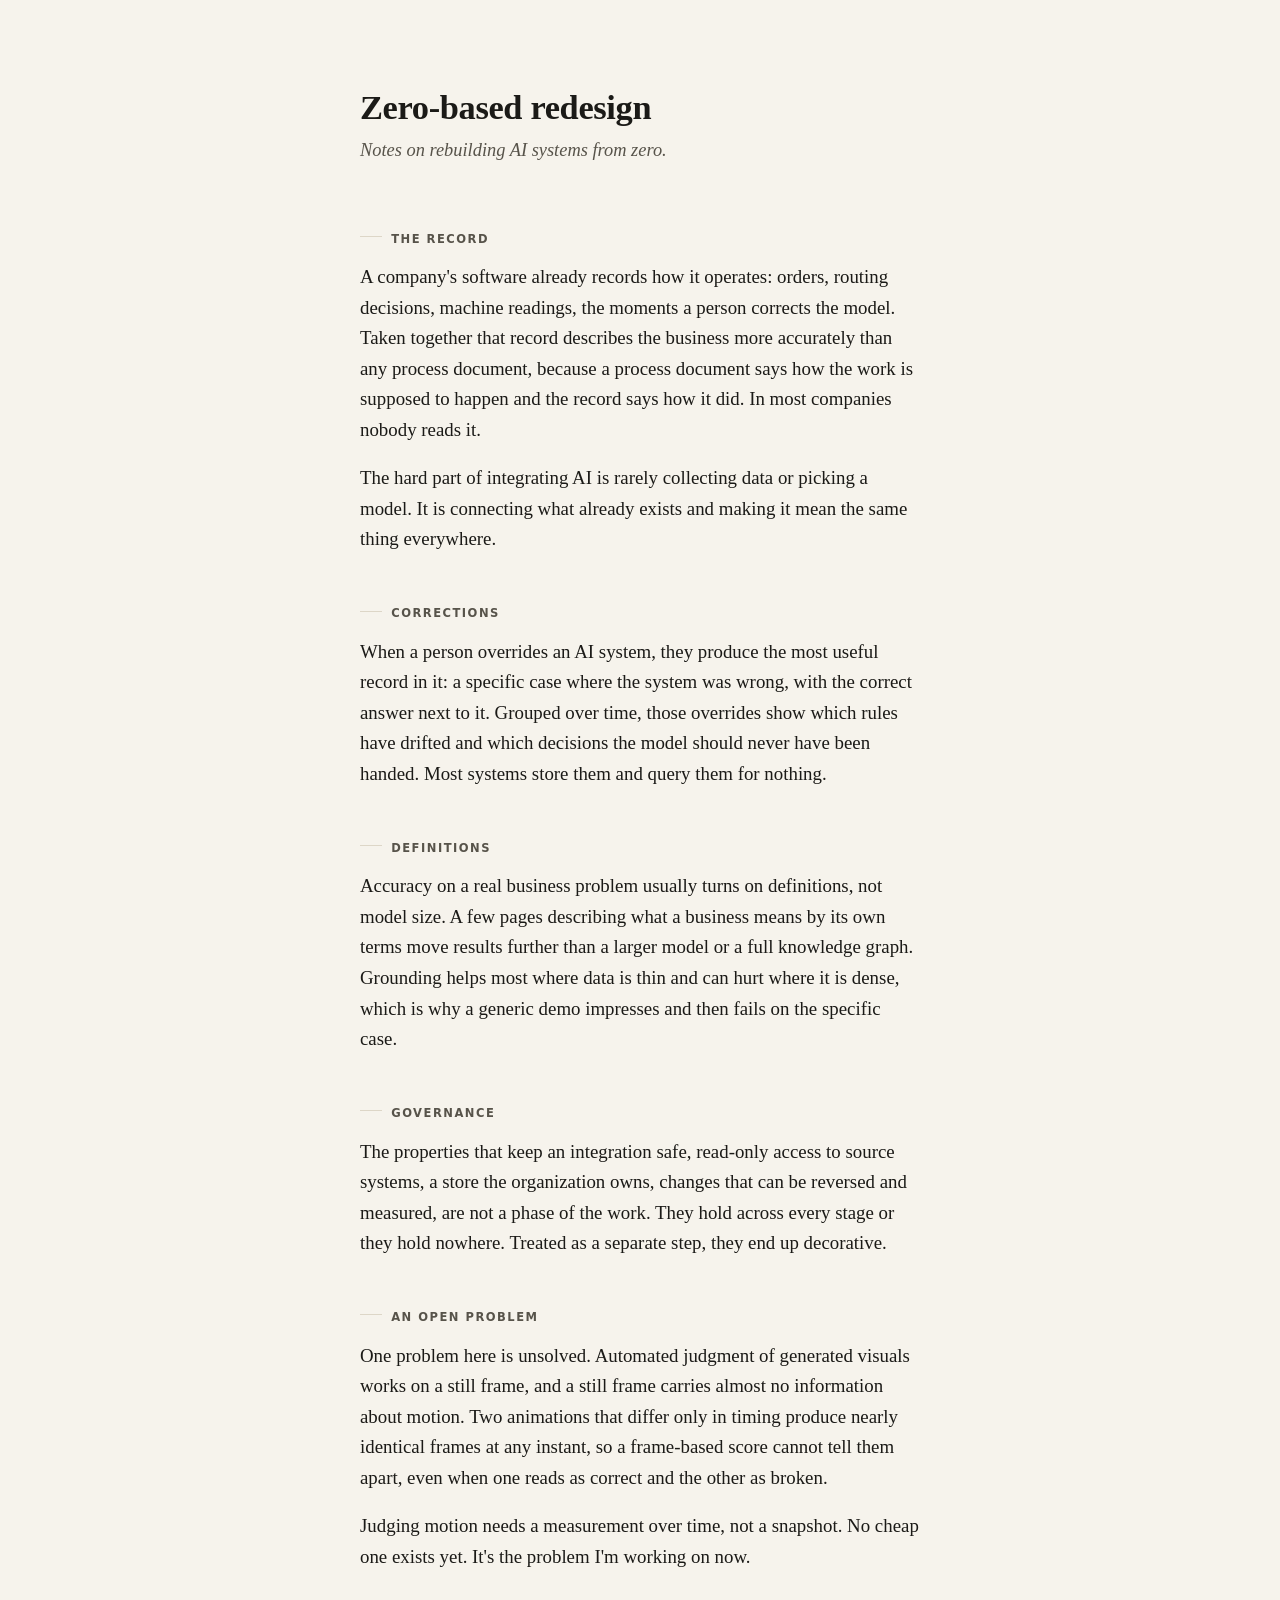
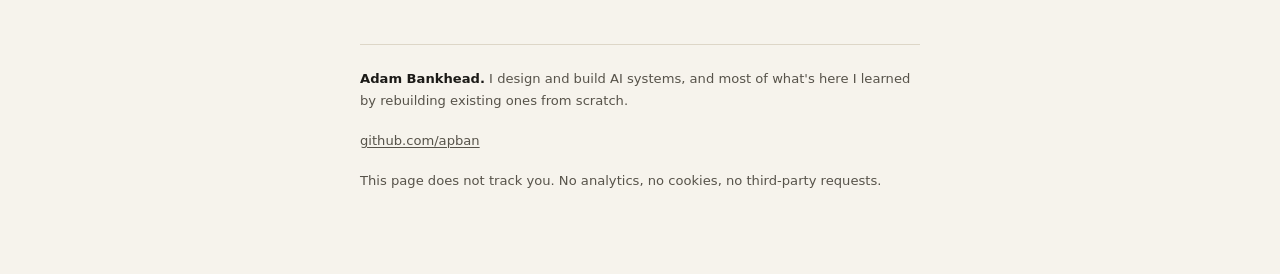
==== index.html @ 445379f9 "Thesis site: zero-based redesign, single static artifact" ====
<!doctype html>
<html lang="en">
<head>
<meta charset="utf-8">
<meta name="viewport" content="width=device-width, initial-scale=1">
<title>Zero-based redesign — notes on rebuilding AI systems</title>
<meta name="description" content="Notes on rebuilding AI systems from zero: reading the operational record, corrections as signal, definitions over model size, and an unsolved problem in judging motion.">
<meta name="author" content="Adam Bankhead">
<meta property="og:title" content="Zero-based redesign">
<meta property="og:description" content="Notes on rebuilding AI systems from zero.">
<meta property="og:type" content="article">
<style>
  :root {
    --ink: #1b1a17;
    --ink-soft: #57534a;
    --bg: #f6f3ec;
    --rule: #ddd6c7;
    --accent: #7a4a2b;
    --measure: 38rem;
  }
  @media (prefers-color-scheme: dark) {
    :root {
      --ink: #e8e3d8;
      --ink-soft: #a49d8d;
      --bg: #15140f;
      --rule: #322f27;
      --accent: #cf9a6a;
    }
  }
  * { box-sizing: border-box; }
  html { -webkit-text-size-adjust: 100%; }
  body {
    margin: 0;
    background: var(--bg);
    color: var(--ink);
    font: 1.18rem/1.62 "Iowan Old Style", "Palatino Linotype", Palatino, Georgia, serif;
    text-rendering: optimizeLegibility;
    -webkit-font-smoothing: antialiased;
  }
  .wrap {
    max-width: var(--measure);
    margin: 0 auto;
    padding: 5.5rem 1.5rem 4rem;
  }
  header { margin-bottom: 4rem; }
  h1 {
    font-size: 2.15rem;
    line-height: 1.12;
    font-weight: 600;
    letter-spacing: -0.01em;
    margin: 0 0 0.6rem;
  }
  .standfirst {
    color: var(--ink-soft);
    font-style: italic;
    font-size: 1.15rem;
    margin: 0;
  }
  section { margin: 0 0 3.1rem; }
  h2 {
    font-family: ui-sans-serif, system-ui, -apple-system, "Segoe UI", sans-serif;
    font-size: 0.72rem;
    font-weight: 600;
    letter-spacing: 0.13em;
    text-transform: uppercase;
    color: var(--ink-soft);
    margin: 0 0 0.85rem;
  }
  h2 a {
    color: inherit;
    text-decoration: none;
    border: 0;
  }
  h2 a::before {
    content: "";
    display: inline-block;
    width: 1.4rem;
    height: 0.5em;
    margin-right: 0.55rem;
    border-top: 1px solid var(--rule);
    vertical-align: middle;
  }
  p { margin: 0 0 1.1rem; }
  section p:last-child { margin-bottom: 0; }
  a {
    color: var(--accent);
    text-underline-offset: 2px;
  }
  footer {
    margin-top: 4.5rem;
    padding-top: 1.4rem;
    border-top: 1px solid var(--rule);
    font-family: ui-sans-serif, system-ui, -apple-system, "Segoe UI", sans-serif;
    font-size: 0.82rem;
    line-height: 1.7;
    color: var(--ink-soft);
  }
  footer a { color: var(--ink-soft); }
  footer .who { color: var(--ink); font-weight: 600; }
  .fade { opacity: 0; transform: translateY(0.5rem); animation: rise 0.7s ease forwards; }
  section.fade { animation-delay: 0.05s; }
  @keyframes rise { to { opacity: 1; transform: none; } }
  @media (prefers-reduced-motion: reduce) {
    .fade { opacity: 1; transform: none; animation: none; }
  }
</style>
</head>
<body>
<main class="wrap">
  <header class="fade">
    <h1>Zero-based redesign</h1>
    <p class="standfirst">Notes on rebuilding AI systems from zero.</p>
  </header>

  <section id="the-record" class="fade">
    <h2><a href="#the-record">The record</a></h2>
    <p>A company's software already records how it operates: orders, routing decisions, machine readings, the moments a person corrects the model. Taken together that record describes the business more accurately than any process document, because a process document says how the work is supposed to happen and the record says how it did. In most companies nobody reads it.</p>
    <p>The hard part of integrating AI is rarely collecting data or picking a model. It is connecting what already exists and making it mean the same thing everywhere.</p>
  </section>

  <section id="corrections" class="fade">
    <h2><a href="#corrections">Corrections</a></h2>
    <p>When a person overrides an AI system, they produce the most useful record in it: a specific case where the system was wrong, with the correct answer next to it. Grouped over time, those overrides show which rules have drifted and which decisions the model should never have been handed. Most systems store them and query them for nothing.</p>
  </section>

  <section id="definitions" class="fade">
    <h2><a href="#definitions">Definitions</a></h2>
    <p>Accuracy on a real business problem usually turns on definitions, not model size. A few pages describing what a business means by its own terms move results further than a larger model or a full knowledge graph. Grounding helps most where data is thin and can hurt where it is dense, which is why a generic demo impresses and then fails on the specific case.</p>
  </section>

  <section id="governance" class="fade">
    <h2><a href="#governance">Governance</a></h2>
    <p>The properties that keep an integration safe, read-only access to source systems, a store the organization owns, changes that can be reversed and measured, are not a phase of the work. They hold across every stage or they hold nowhere. Treated as a separate step, they end up decorative.</p>
  </section>

  <section id="an-open-problem" class="fade">
    <h2><a href="#an-open-problem">An open problem</a></h2>
    <p>One problem here is unsolved. Automated judgment of generated visuals works on a still frame, and a still frame carries almost no information about motion. Two animations that differ only in timing produce nearly identical frames at any instant, so a frame-based score cannot tell them apart, even when one reads as correct and the other as broken.</p>
    <p>Judging motion needs a measurement over time, not a snapshot. No cheap one exists yet. It's the problem I'm working on now.</p>
  </section>

  <footer class="fade">
    <p><span class="who">Adam Bankhead.</span> I design and build AI systems, and most of what's here I learned by rebuilding existing ones from scratch.</p>
    <p><a href="https://github.com/apban">github.com/apban</a></p>
    <p>This page does not track you. No analytics, no cookies, no third-party requests.</p>
  </footer>
</main>
</body>
</html>
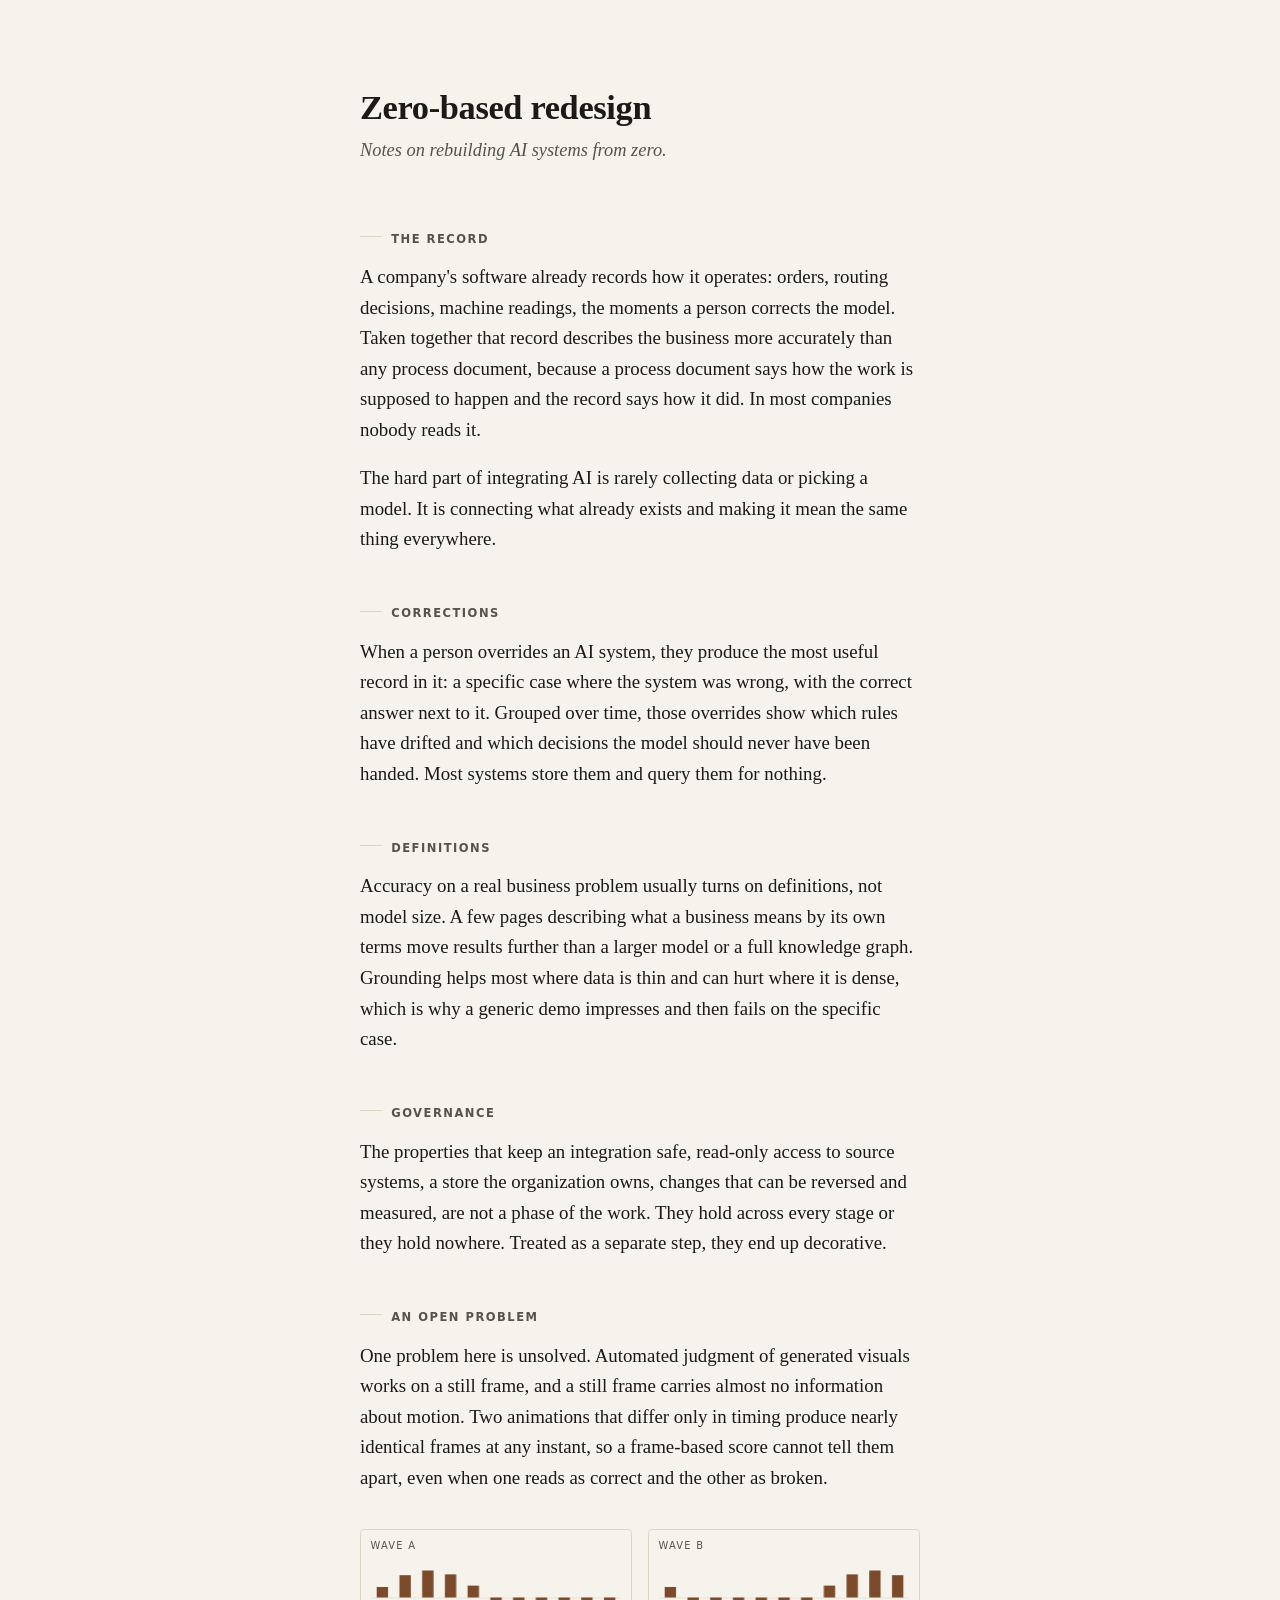
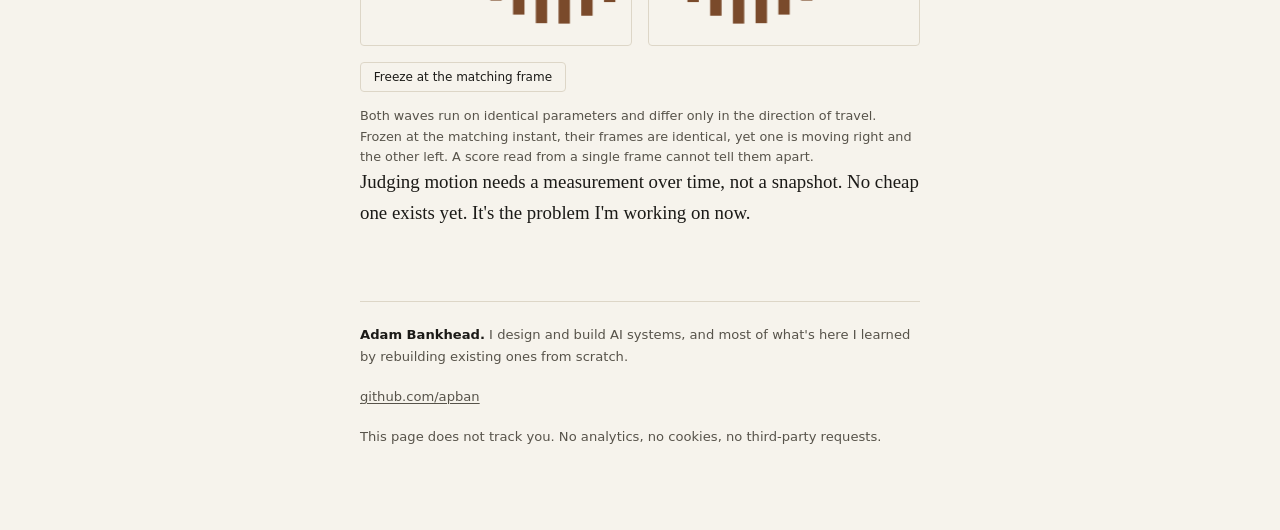
==== commit de85106f: "Add motion figure to the open-problem section" ====
--- a/index.html
+++ b/index.html
@@ -103,6 +103,16 @@
   @media (prefers-reduced-motion: reduce) {
     .fade { opacity: 1; transform: none; animation: none; }
   }
+  .motion-fig { margin: 2.2rem 0 0; }
+  .motion-fig .tracks { display: grid; gap: 1rem; }
+  @media (min-width: 34rem) { .motion-fig .tracks { grid-template-columns: 1fr 1fr; } }
+  .motion-fig .track { border: 1px solid var(--rule); border-radius: 4px; padding: 0.5rem 0.6rem 0.6rem; }
+  .motion-fig .tlabel { display: block; font-family: ui-sans-serif, system-ui, -apple-system, sans-serif; font-size: 0.62rem; letter-spacing: 0.12em; text-transform: uppercase; color: var(--ink-soft); margin-bottom: 0.4rem; }
+  .motion-fig canvas { display: block; width: 100%; height: auto; }
+  .fig-controls { margin: 0.9rem 0 0; }
+  #freezeBtn { font-family: ui-sans-serif, system-ui, -apple-system, sans-serif; font-size: 0.75rem; color: var(--ink); background: transparent; border: 1px solid var(--rule); border-radius: 4px; padding: 0.42rem 0.8rem; cursor: pointer; }
+  #freezeBtn:hover { border-color: var(--accent); color: var(--accent); }
+  .motion-fig figcaption { font-family: ui-sans-serif, system-ui, -apple-system, sans-serif; font-size: 0.8rem; line-height: 1.6; color: var(--ink-soft); margin-top: 0.9rem; }
 </style>
 </head>
 <body>
@@ -136,6 +146,16 @@
   <section id="an-open-problem" class="fade">
     <h2><a href="#an-open-problem">An open problem</a></h2>
     <p>One problem here is unsolved. Automated judgment of generated visuals works on a still frame, and a still frame carries almost no information about motion. Two animations that differ only in timing produce nearly identical frames at any instant, so a frame-based score cannot tell them apart, even when one reads as correct and the other as broken.</p>
+
+    <figure class="motion-fig" aria-label="Two waves that share an identical frozen frame while moving in opposite directions">
+      <div class="tracks">
+        <div class="track"><span class="tlabel">Wave A</span><canvas class="wave" data-dir="1"></canvas></div>
+        <div class="track"><span class="tlabel">Wave B</span><canvas class="wave" data-dir="-1"></canvas></div>
+      </div>
+      <div class="fig-controls"><button type="button" id="freezeBtn" aria-pressed="false">Freeze at the matching frame</button></div>
+      <figcaption>Both waves run on identical parameters and differ only in the direction of travel. Frozen at the matching instant, their frames are identical, yet one is moving right and the other left. A score read from a single frame cannot tell them apart.</figcaption>
+    </figure>
+
     <p>Judging motion needs a measurement over time, not a snapshot. No cheap one exists yet. It's the problem I'm working on now.</p>
   </section>
 
@@ -145,5 +165,53 @@
     <p>This page does not track you. No analytics, no cookies, no third-party requests.</p>
   </footer>
 </main>
+<script>
+(() => {
+  const canvases = [...document.querySelectorAll('.wave')];
+  if (!canvases.length) return;
+  const P = { bars: 11, periodMs: 3200, tMatch: 0.25 };
+  const reduce = matchMedia('(prefers-reduced-motion: reduce)');
+  let colors = readColors();
+  function readColors() {
+    const s = getComputedStyle(document.body);
+    return { bar: s.getPropertyValue('--accent').trim() || '#7a4a2b', rule: s.getPropertyValue('--rule').trim() || '#ccc' };
+  }
+  matchMedia('(prefers-color-scheme: dark)').addEventListener('change', () => { colors = readColors(); paint(); });
+  function size(c) {
+    const dpr = Math.min(window.devicePixelRatio || 1, 2);
+    const w = c.clientWidth || 380, h = Math.round(w * 0.3);
+    c.width = w * dpr; c.height = h * dpr; c.__w = w; c.__h = h;
+    c.getContext('2d').setTransform(dpr, 0, 0, dpr, 0, 0);
+  }
+  function draw(c, t) {
+    const ctx = c.getContext('2d'), w = c.__w, h = c.__h, N = P.bars, dir = +c.dataset.dir;
+    ctx.clearRect(0, 0, w, h);
+    const gap = w / N, bw = gap * 0.5, mid = h / 2, amp = h * 0.36;
+    ctx.strokeStyle = colors.rule; ctx.globalAlpha = 0.5;
+    ctx.beginPath(); ctx.moveTo(0, mid + 0.5); ctx.lineTo(w, mid + 0.5); ctx.stroke();
+    ctx.globalAlpha = 1; ctx.fillStyle = colors.bar;
+    for (let i = 0; i < N; i++) {
+      const v = Math.sin(2 * Math.PI * (t - dir * i / N));
+      const bh = Math.max(2, Math.abs(v) * amp);
+      ctx.fillRect(i * gap + (gap - bw) / 2, v >= 0 ? mid - bh : mid, bw, bh);
+    }
+  }
+  let frozen = reduce.matches, start = performance.now();
+  const now = () => frozen ? P.tMatch : ((performance.now() - start) % P.periodMs) / P.periodMs;
+  function paint() { const t = now(); for (const c of canvases) draw(c, t); }
+  function loop() { if (frozen) return; paint(); requestAnimationFrame(loop); }
+  function resizeAll() { canvases.forEach(size); paint(); }
+  window.addEventListener('resize', resizeAll);
+  resizeAll();
+  const btn = document.getElementById('freezeBtn');
+  function label() { btn.textContent = frozen ? 'Play' : 'Freeze at the matching frame'; btn.setAttribute('aria-pressed', String(frozen)); }
+  btn.addEventListener('click', () => {
+    frozen = !frozen; label();
+    if (frozen) paint(); else { start = performance.now(); requestAnimationFrame(loop); }
+  });
+  label();
+  if (!frozen) requestAnimationFrame(loop);
+})();
+</script>
 </body>
 </html>
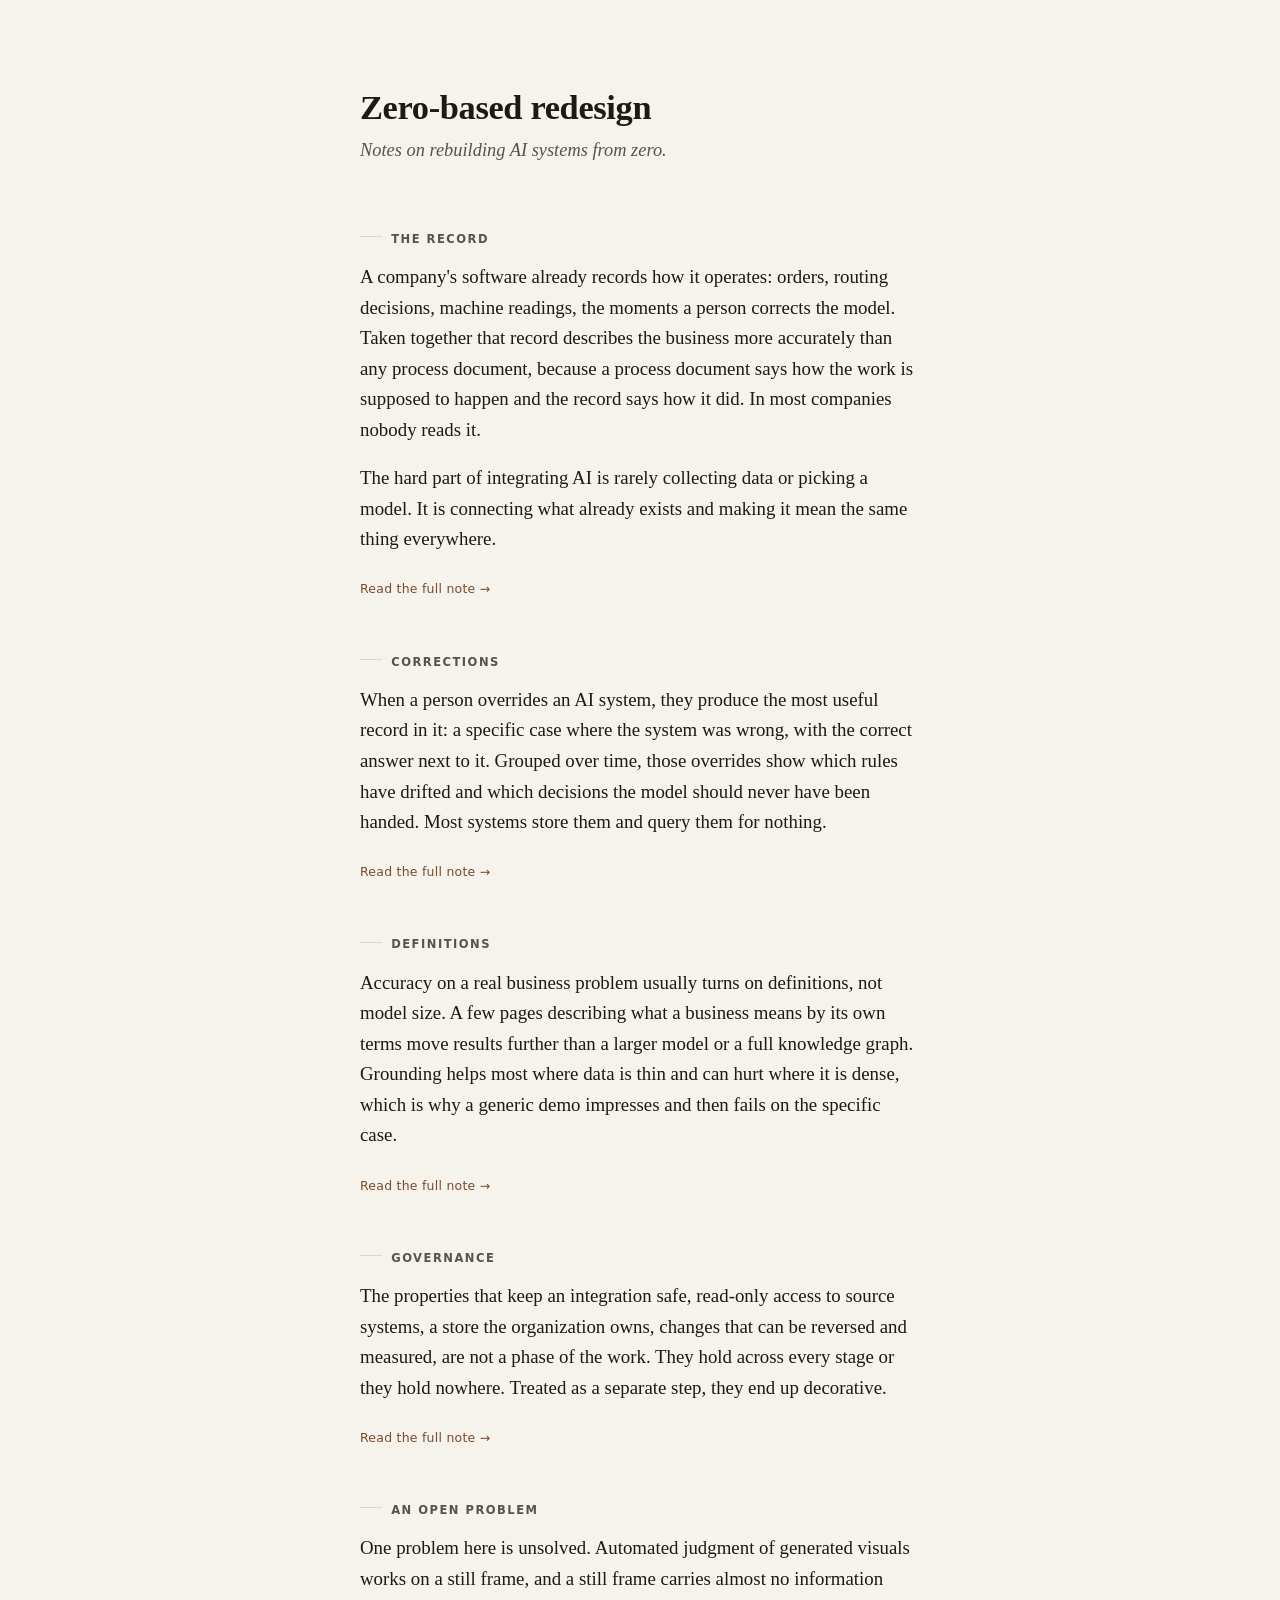
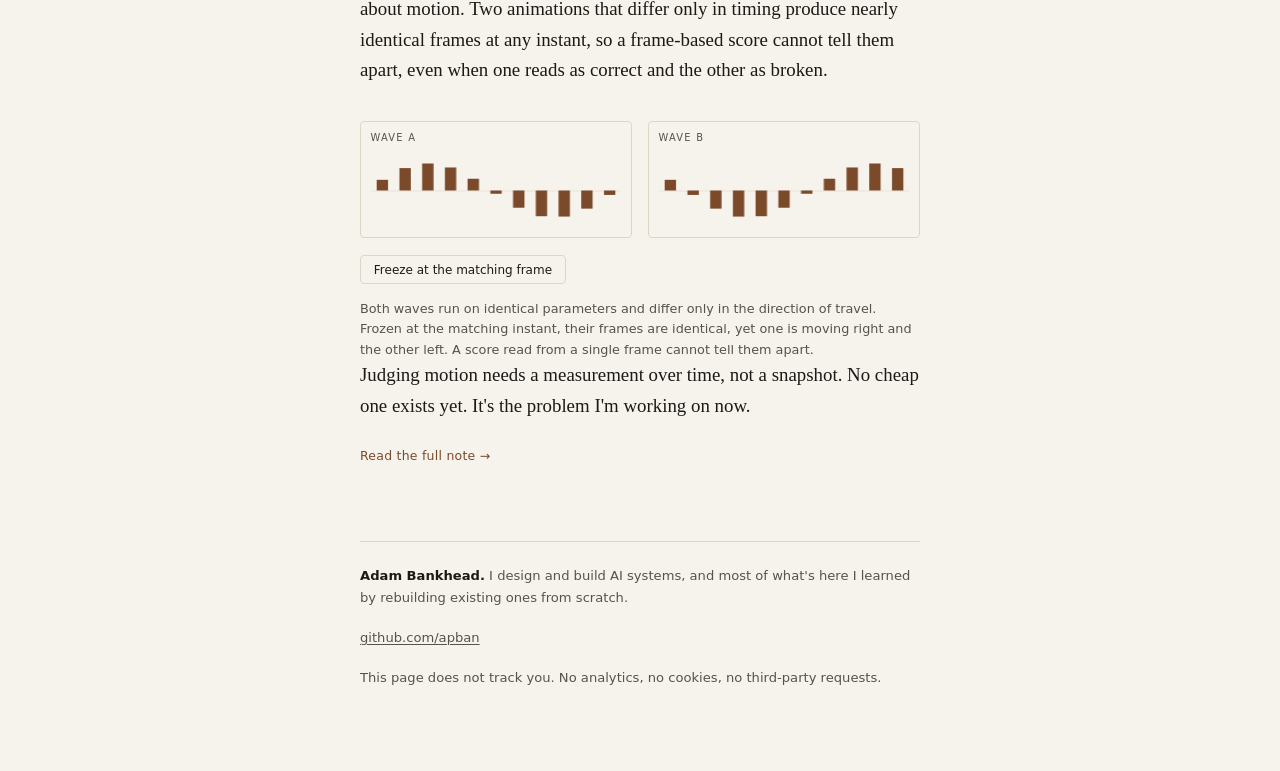
==== commit 261496dc: "Add five thesis articles and link them from the notes" ====
--- a/index.html
+++ b/index.html
@@ -113,6 +113,8 @@
   #freezeBtn { font-family: ui-sans-serif, system-ui, -apple-system, sans-serif; font-size: 0.75rem; color: var(--ink); background: transparent; border: 1px solid var(--rule); border-radius: 4px; padding: 0.42rem 0.8rem; cursor: pointer; }
   #freezeBtn:hover { border-color: var(--accent); color: var(--accent); }
   .motion-fig figcaption { font-family: ui-sans-serif, system-ui, -apple-system, sans-serif; font-size: 0.8rem; line-height: 1.6; color: var(--ink-soft); margin-top: 0.9rem; }
+  .more { margin: 1rem 0 0; }
+  .more a { font-family: ui-sans-serif, system-ui, -apple-system, sans-serif; font-size: 0.78rem; letter-spacing: 0.02em; text-decoration: none; }
 </style>
 </head>
 <body>
@@ -126,21 +128,25 @@
     <h2><a href="#the-record">The record</a></h2>
     <p>A company's software already records how it operates: orders, routing decisions, machine readings, the moments a person corrects the model. Taken together that record describes the business more accurately than any process document, because a process document says how the work is supposed to happen and the record says how it did. In most companies nobody reads it.</p>
     <p>The hard part of integrating AI is rarely collecting data or picking a model. It is connecting what already exists and making it mean the same thing everywhere.</p>
+    <p class="more"><a href="articles/the-record.html">Read the full note →</a></p>
   </section>
 
   <section id="corrections" class="fade">
     <h2><a href="#corrections">Corrections</a></h2>
     <p>When a person overrides an AI system, they produce the most useful record in it: a specific case where the system was wrong, with the correct answer next to it. Grouped over time, those overrides show which rules have drifted and which decisions the model should never have been handed. Most systems store them and query them for nothing.</p>
+    <p class="more"><a href="articles/corrections.html">Read the full note →</a></p>
   </section>
 
   <section id="definitions" class="fade">
     <h2><a href="#definitions">Definitions</a></h2>
     <p>Accuracy on a real business problem usually turns on definitions, not model size. A few pages describing what a business means by its own terms move results further than a larger model or a full knowledge graph. Grounding helps most where data is thin and can hurt where it is dense, which is why a generic demo impresses and then fails on the specific case.</p>
+    <p class="more"><a href="articles/definitions.html">Read the full note →</a></p>
   </section>
 
   <section id="governance" class="fade">
     <h2><a href="#governance">Governance</a></h2>
     <p>The properties that keep an integration safe, read-only access to source systems, a store the organization owns, changes that can be reversed and measured, are not a phase of the work. They hold across every stage or they hold nowhere. Treated as a separate step, they end up decorative.</p>
+    <p class="more"><a href="articles/governance.html">Read the full note →</a></p>
   </section>
 
   <section id="an-open-problem" class="fade">
@@ -157,6 +163,7 @@
     </figure>
 
     <p>Judging motion needs a measurement over time, not a snapshot. No cheap one exists yet. It's the problem I'm working on now.</p>
+    <p class="more"><a href="articles/an-open-problem.html">Read the full note →</a></p>
   </section>
 
   <footer class="fade">
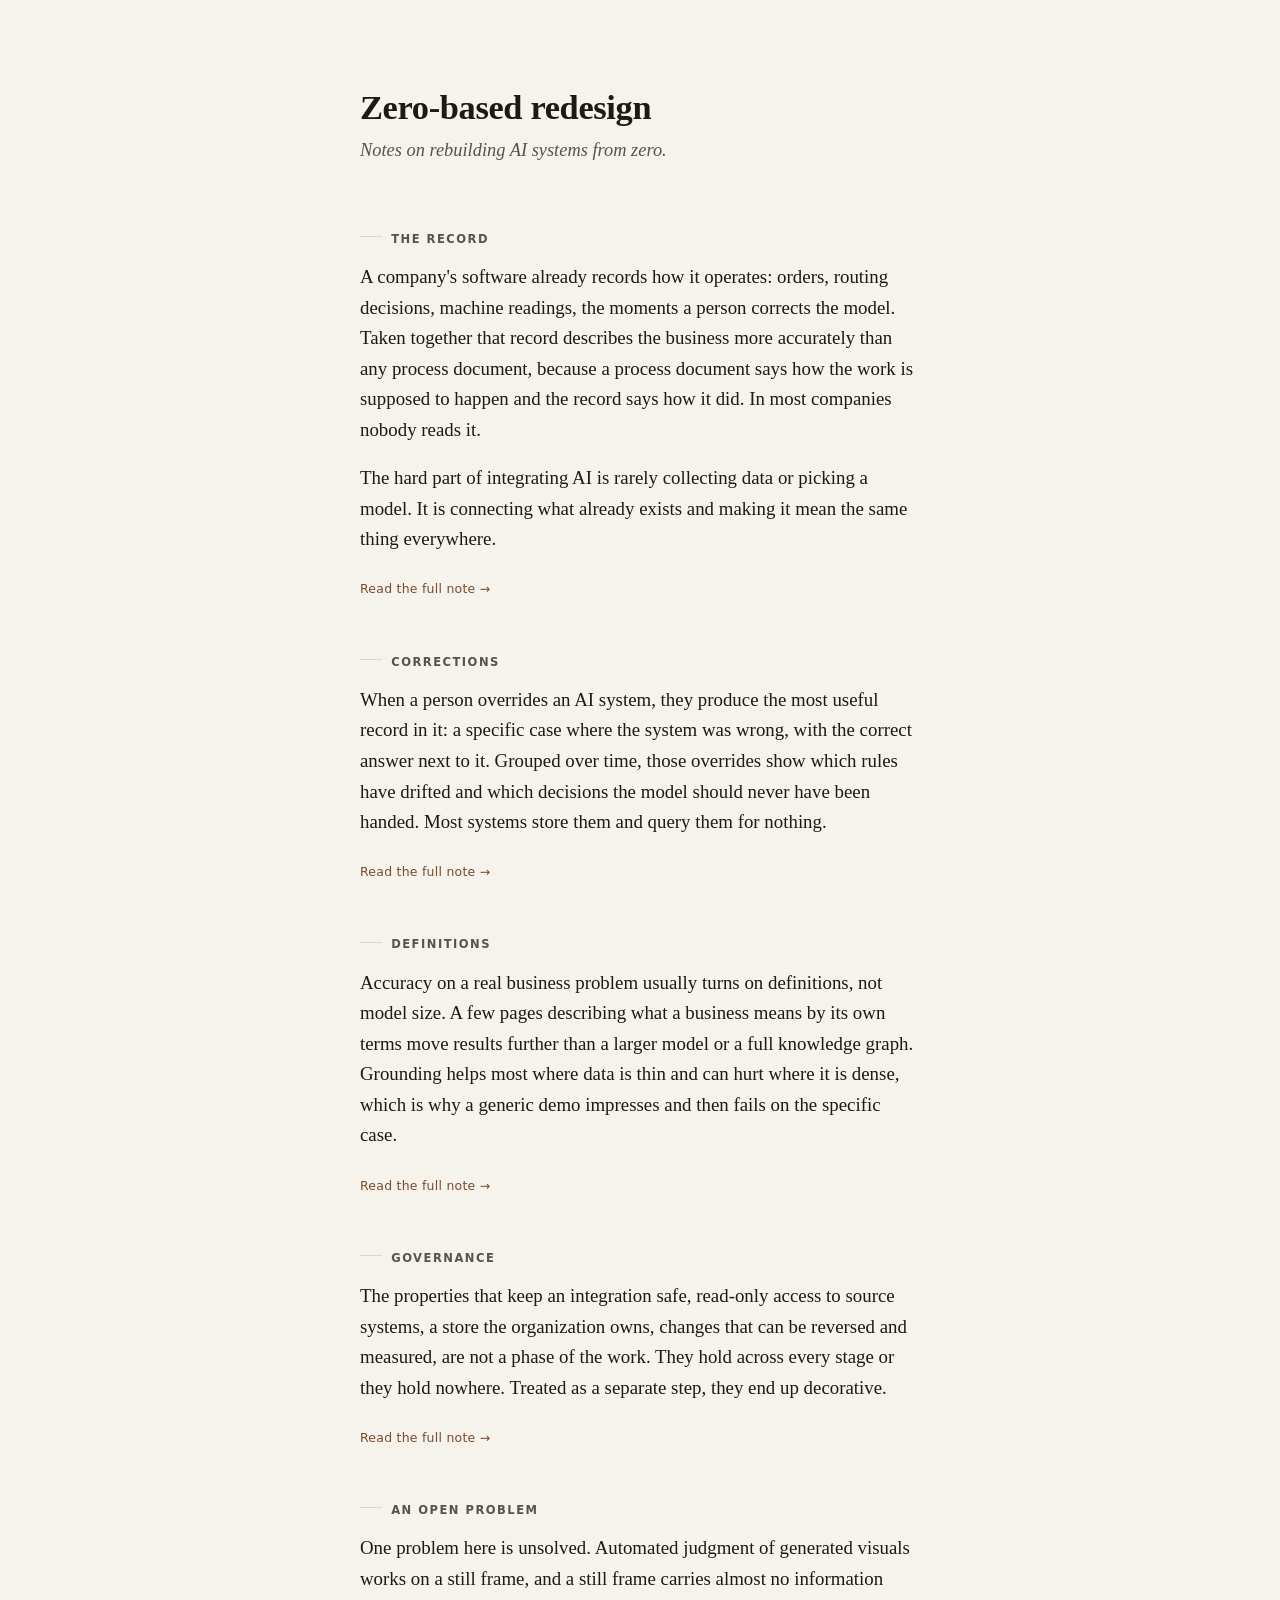
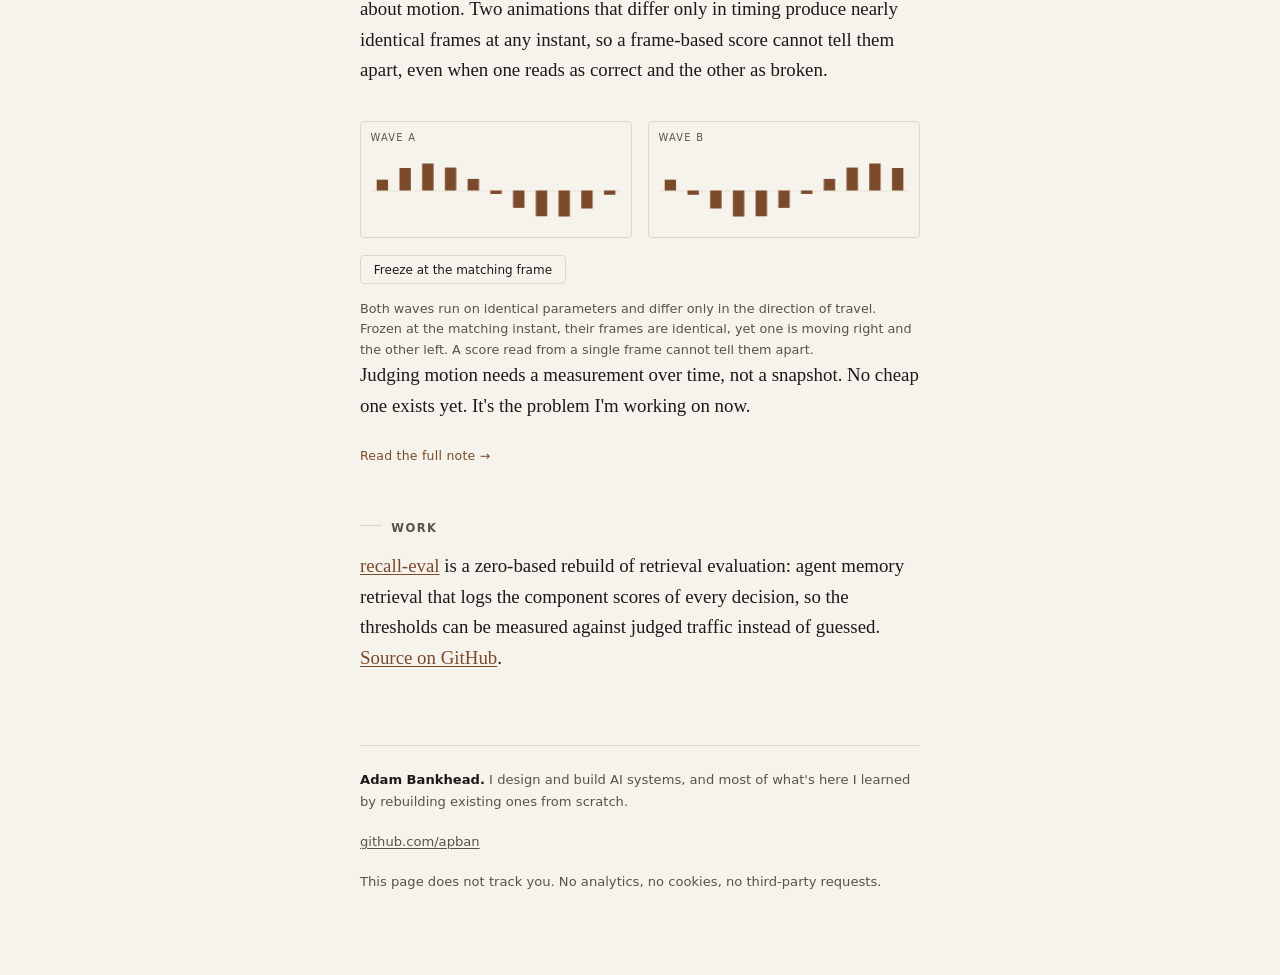
==== commit b818d683: "Add recall-eval writeup and a Work section linking it and the repo" ====
--- a/index.html
+++ b/index.html
@@ -166,6 +166,11 @@
     <p class="more"><a href="articles/an-open-problem.html">Read the full note →</a></p>
   </section>
 
+  <section id="work" class="fade">
+    <h2><a href="#work">Work</a></h2>
+    <p><a href="articles/recall-eval.html">recall-eval</a> is a zero-based rebuild of retrieval evaluation: agent memory retrieval that logs the component scores of every decision, so the thresholds can be measured against judged traffic instead of guessed. <a href="https://github.com/apban/recall-eval">Source on GitHub</a>.</p>
+  </section>
+
   <footer class="fade">
     <p><span class="who">Adam Bankhead.</span> I design and build AI systems, and most of what's here I learned by rebuilding existing ones from scratch.</p>
     <p><a href="https://github.com/apban">github.com/apban</a></p>
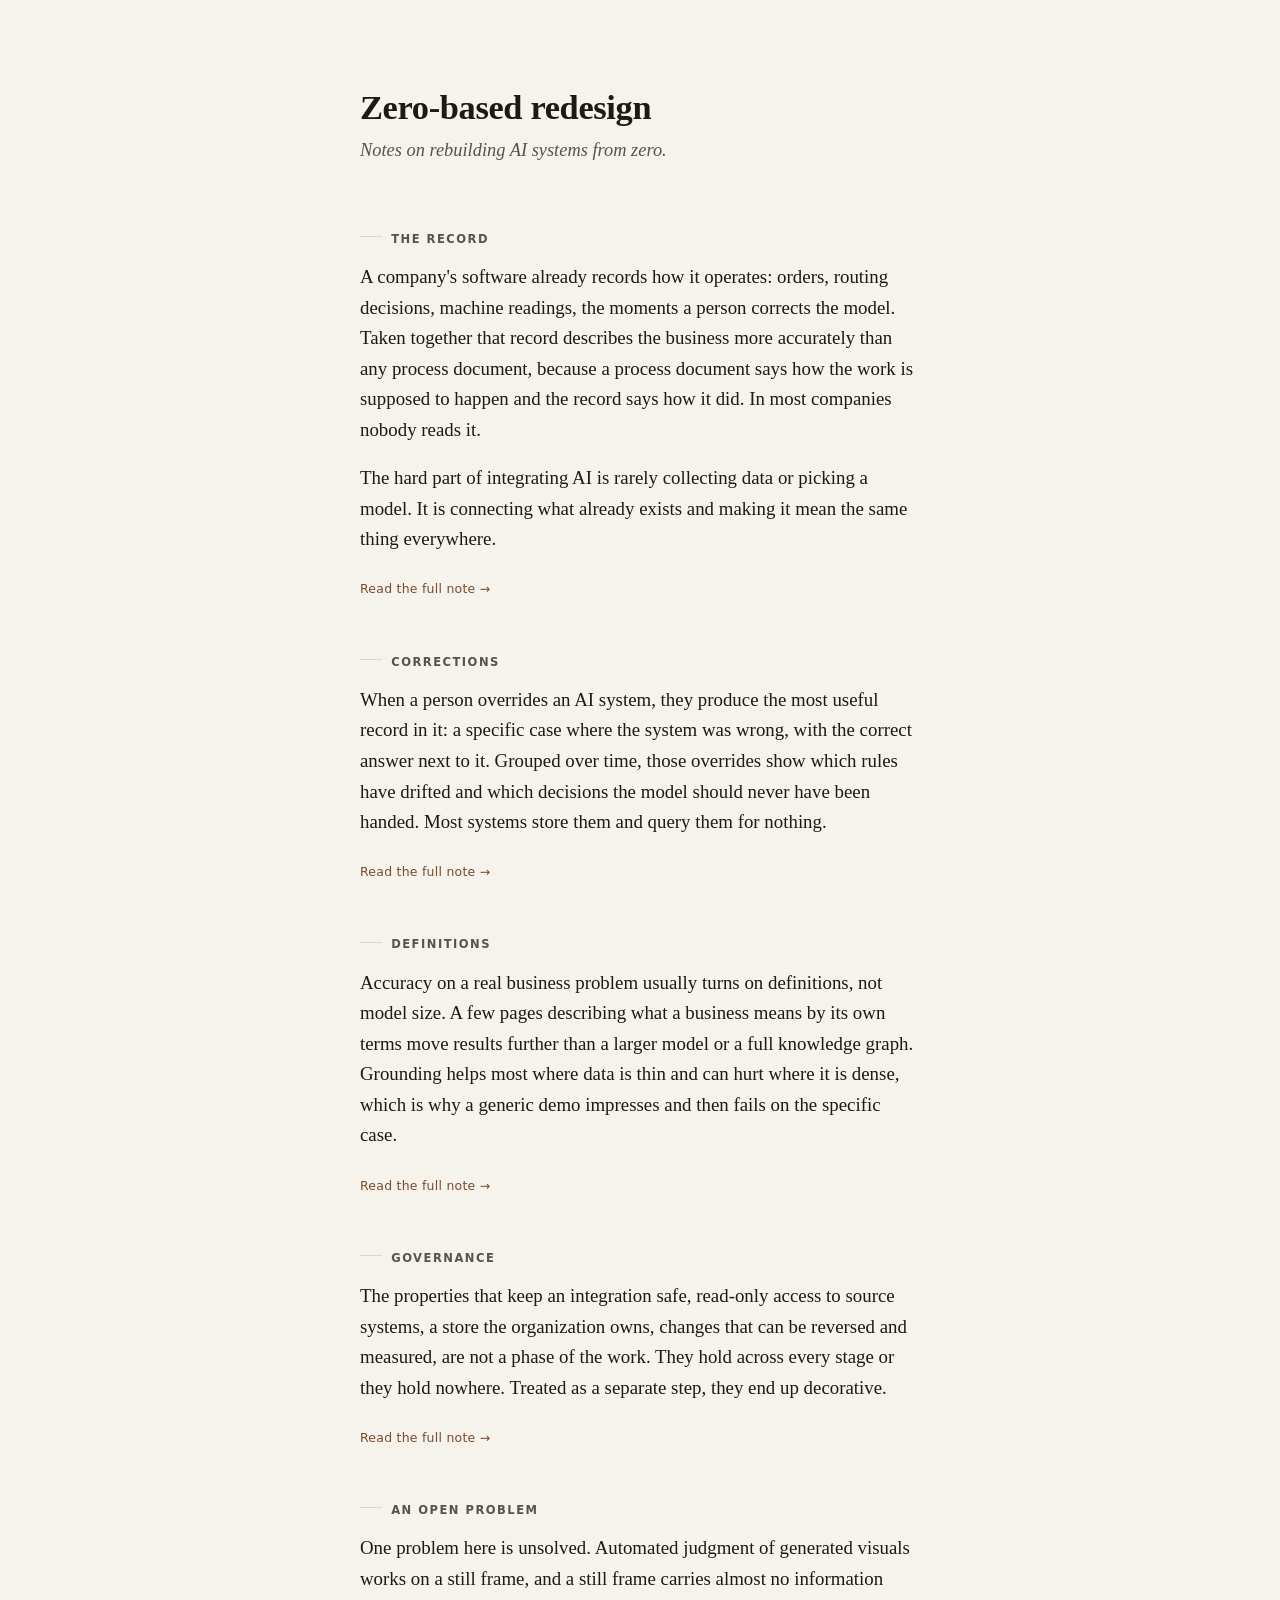
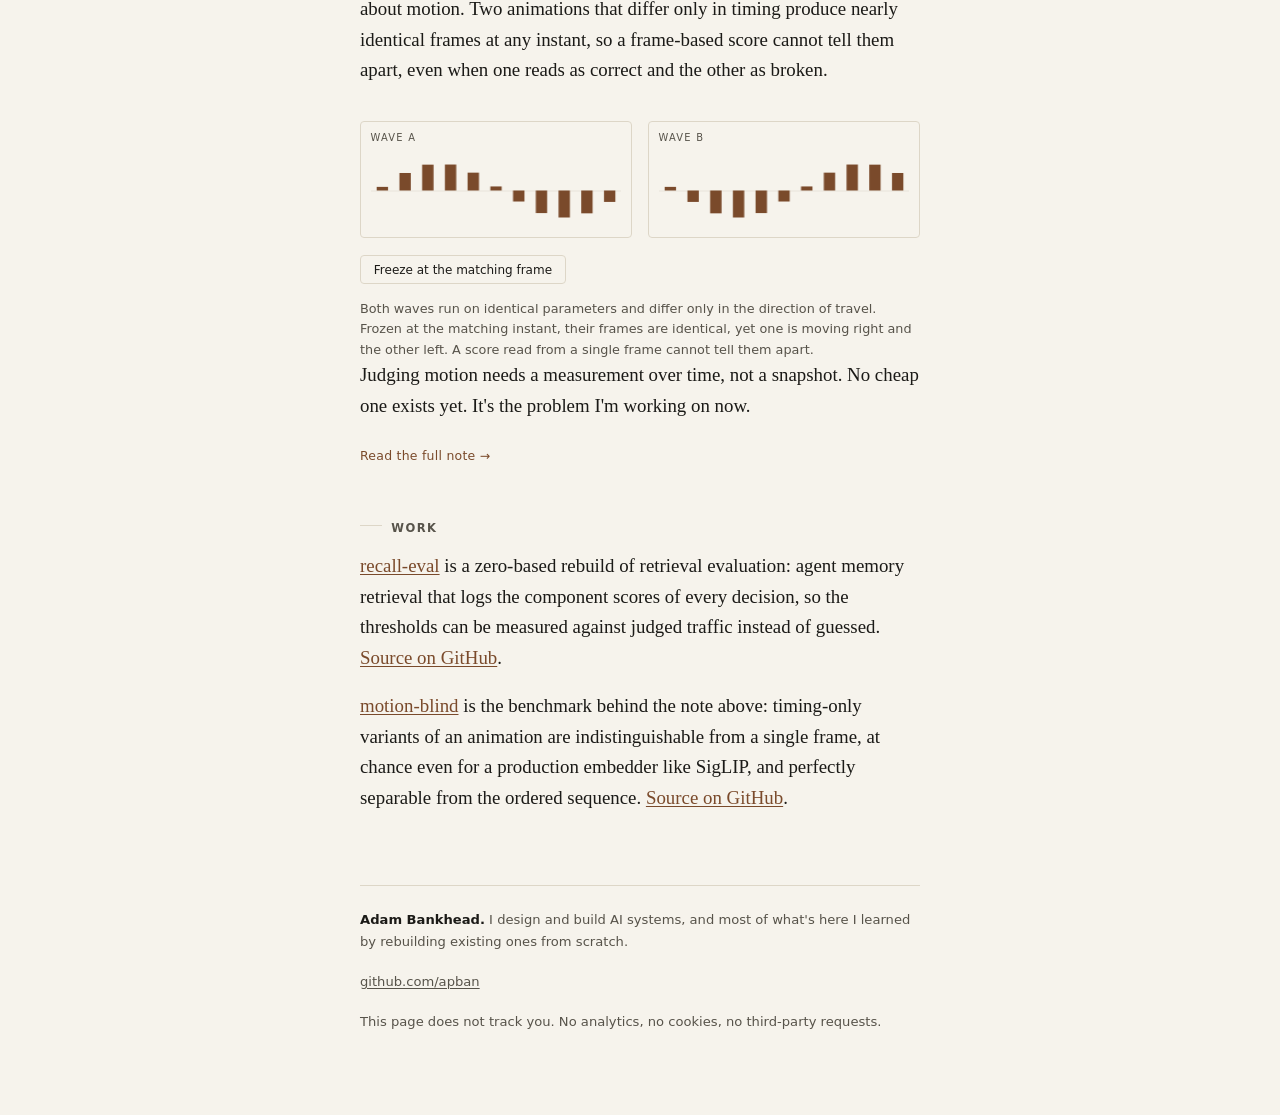
==== commit d1b687da: "Add motion-blind to the Work section" ====
--- a/index.html
+++ b/index.html
@@ -169,6 +169,7 @@
   <section id="work" class="fade">
     <h2><a href="#work">Work</a></h2>
     <p><a href="articles/recall-eval.html">recall-eval</a> is a zero-based rebuild of retrieval evaluation: agent memory retrieval that logs the component scores of every decision, so the thresholds can be measured against judged traffic instead of guessed. <a href="https://github.com/apban/recall-eval">Source on GitHub</a>.</p>
+    <p><a href="https://github.com/apban/motion-blind">motion-blind</a> is the benchmark behind the note above: timing-only variants of an animation are indistinguishable from a single frame, at chance even for a production embedder like SigLIP, and perfectly separable from the ordered sequence. <a href="https://github.com/apban/motion-blind">Source on GitHub</a>.</p>
   </section>
 
   <footer class="fade">
